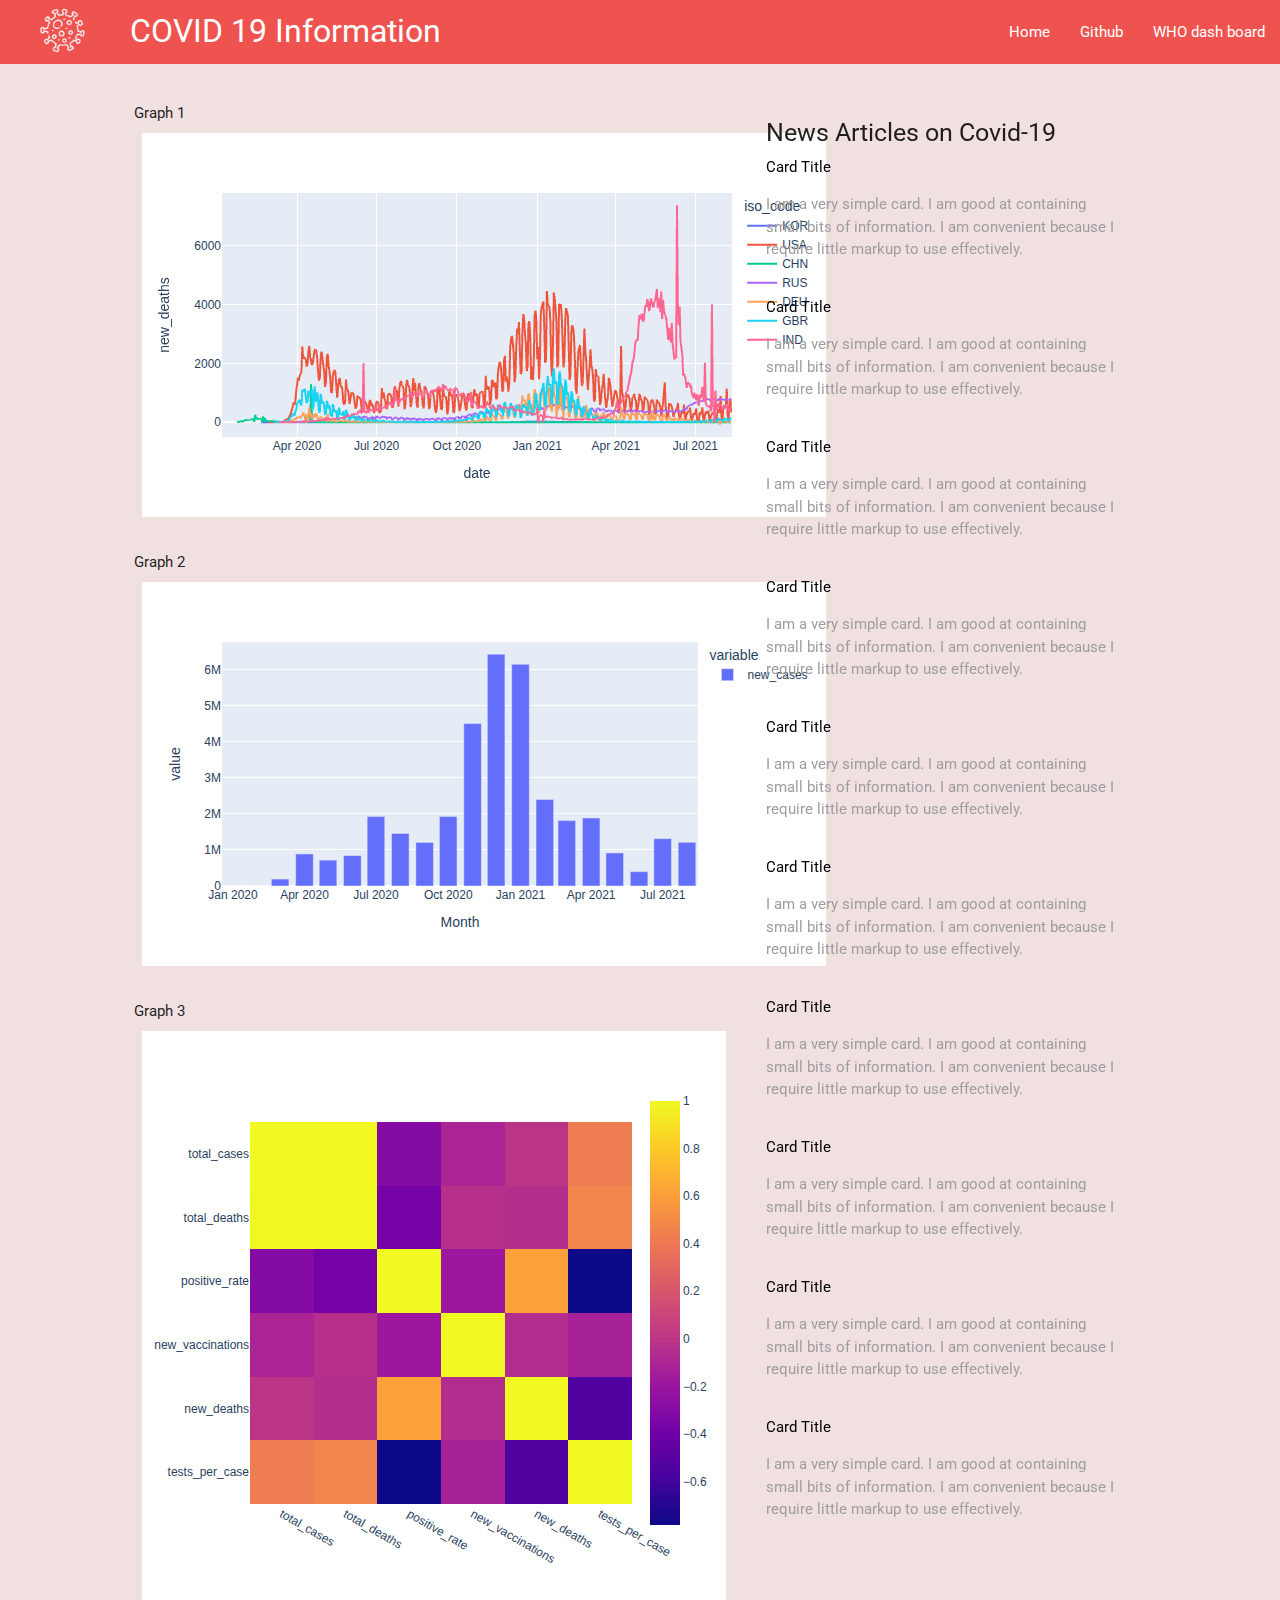
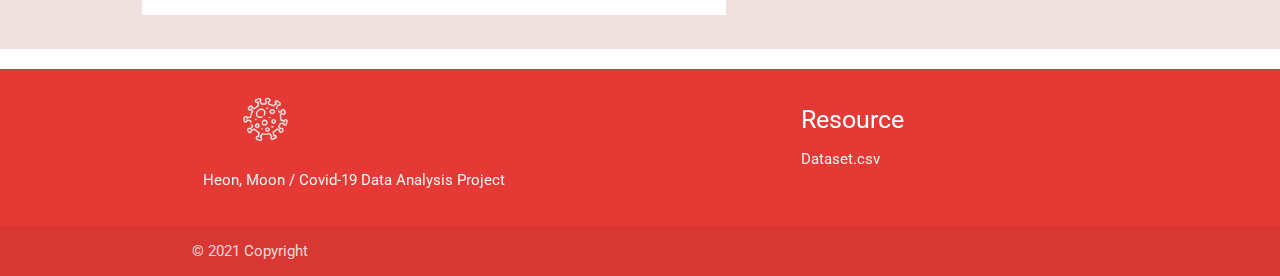
==== index.html @ 294f967e "Add files via upload" ====
<!DOCTYPE html>


<html>


  <head>
          <!-- website setup -->
     <!-- SETUP / SETTING / TITLE ETC... -->
      <link rel="stylesheet" href="index.css">
    
      <!-- GOOGLE FONTS API IMPORTED-->
      <link rel="stylesheet" href="https://cdnjs.cloudflare.com/ajax/libs/materialize/1.0.0/css/materialize.min.css">
      <link rel="preconnect" href="https://fonts.googleapis.com">
      <link rel="preconnect" href="https://fonts.gstatic.com" crossorigin>
        <!-- GOOGLE FONTS API IMPORTED-->

      <!-- MATERIALIZE LIBRARY IMPORTED-->
      <link href="https://fonts.googleapis.com/css2?family=Roboto&display=swap" rel="stylesheet">
      <script src="https://cdnjs.cloudflare.com/ajax/libs/materialize/1.0.0/js/materialize.min.js"></script>
      <!-- MATERIALIZE LIBRARY IMPORTED-->

  </head>


  <body>
      <!------------ NAVIGATION BAR ------------>
      <nav>
          <div class="nav-wrapper red lighten-1" >
            <a href="index.html" class="brand-logo">
              <!-- <p style="margin-top: 0px; margin-left: 40px;">COVID 19 Information</p> -->
              <img class="logo-image left" src="covid19.png"></img>
              <p class = "right" style="margin-top: 0px; margin-left: 40px;">COVID 19 Information</p>
            </a>
            
            <ul id="nav-mobile" class="right hide-on-med-and-down">
              <li><a href="index.html">Home</a></li>
              <li><a href="https://github.com/owid/covid-19-data/tree/master/public/data" target = "_blank">Github</a></li>
              <li><a href="https://covid19.who.int/" target="_blank">WHO dash board</a></li>

            </ul>
          </div>
      </nav>
      <!------------ NAVIGATION BAR ------------>


        
        



      <!----------------------- CONTENTS ----------------------->
        <div class="row"  style="background-color: rgb(241, 224, 224); padding-top: 3%;">
          <!-- <div class="col s1"></div> -->
          
          <div class="col s6" style="margin-left: 3%; ">
            <div class="row ">
              <div  class = "container">
                <div class = "title">Graph 1</div>
                <iframe height="400" width="700" src="figure1.html" title="YouTube video player" frameborder="0" allow="accelerometer; autoplay; clipboard-write; encrypted-media; gyroscope; picture-in-picture" allowfullscreen></iframe>
              </div>
              
            </div>

            <div class="row">
              <div  class = "container">
                <div class = "title">Graph 2</div>
                <iframe height="400" width="700" src="figure2.html" title="YouTube video player" frameborder="0" allow="accelerometer; autoplay; clipboard-write; encrypted-media; gyroscope; picture-in-picture" allowfullscreen></iframe>                                    

              </div>
            </div>

            <div class="row">
              <div  class = "container">
                <div class = "title">Graph 3</div>
                <iframe height="600" width="600" src="corr.html" title="YouTube video player" frameborder="0" allow="accelerometer; autoplay; clipboard-write; encrypted-media; gyroscope; picture-in-picture" allowfullscreen></iframe>                                    

              </div>
            </div>

          </div>

          <div class="col s5"  style="margin-right: 1%;">

            <div  class = "container">
                <!-- <ul>
                  <li><a class="grey-text text-lighten-3" href="https://ykijun.github.io/website/">hi</a></li>
                  <li><a class="grey-text text-lighten-3" href="http://www.naver.com">Naver</a></li>

                </ul> -->
                <H5>News Articles on Covid-19</H5>
                <div class="row">
                  <div class="col s12 m12">
                      <div class="card-content white-text">
                        <span class="card-title black-text"><a class="black-text" href="https://www.naver.com" target="_blank">Card Title</a></span>
                        <p class="grey-text darken-2">I am a very simple card. I am good at containing small bits of information.
                        I am convenient because I require little markup to use effectively.</p>
                      </div>
                  </div>
                </div>

                <div class="row">
                  <div class="col s12 m12">
                      <div class="card-content white-text">
                        <span class="card-title black-text"><a class="black-text" href="https://www.naver.com" target="_blank">Card Title</a></span>
                        <p class="grey-text darken-2">I am a very simple card. I am good at containing small bits of information.
                        I am convenient because I require little markup to use effectively.</p>
                      </div>
                  </div>
                </div>

                <div class="row">
                  <div class="col s12 m12">
                      <div class="card-content white-text">
                        <span class="card-title black-text"><a class="black-text" href="https://www.naver.com" target="_blank">Card Title</a></span>
                        <p class="grey-text darken-2">I am a very simple card. I am good at containing small bits of information.
                        I am convenient because I require little markup to use effectively.</p>
                      </div>
                  </div>
                </div>
                <div class="row">
                  <div class="col s12 m12">
                      <div class="card-content white-text">
                        <span class="card-title black-text"><a class="black-text" href="https://www.naver.com" target="_blank">Card Title</a></span>
                        <p class="grey-text darken-2">I am a very simple card. I am good at containing small bits of information.
                        I am convenient because I require little markup to use effectively.</p>
                      </div>
                  </div>
                </div>
                <div class="row">
                  <div class="col s12 m12">
                      <div class="card-content white-text">
                        <span class="card-title black-text"><a class="black-text" href="https://www.naver.com" target="_blank">Card Title</a></span>
                        <p class="grey-text darken-2">I am a very simple card. I am good at containing small bits of information.
                        I am convenient because I require little markup to use effectively.</p>
                      </div>
                  </div>
                </div>
                <div class="row">
                  <div class="col s12 m12">
                      <div class="card-content white-text">
                        <span class="card-title black-text"><a class="black-text" href="https://www.naver.com" target="_blank">Card Title</a></span>
                        <p class="grey-text darken-2">I am a very simple card. I am good at containing small bits of information.
                        I am convenient because I require little markup to use effectively.</p>
                      </div>
                  </div>
                </div>
                <div class="row">
                  <div class="col s12 m12">
                      <div class="card-content white-text">
                        <span class="card-title black-text"><a class="black-text" href="https://www.naver.com" target="_blank">Card Title</a></span>
                        <p class="grey-text darken-2">I am a very simple card. I am good at containing small bits of information.
                        I am convenient because I require little markup to use effectively.</p>
                      </div>
                  </div>
                </div>
                <div class="row">
                  <div class="col s12 m12">
                      <div class="card-content white-text">
                        <span class="card-title black-text"><a class="black-text" href="https://www.naver.com" target="_blank">Card Title</a></span>
                        <p class="grey-text darken-2">I am a very simple card. I am good at containing small bits of information.
                        I am convenient because I require little markup to use effectively.</p>
                      </div>
                  </div>
                </div>
                <div class="row">
                  <div class="col s12 m12">
                      <div class="card-content white-text">
                        <span class="card-title black-text"><a class="black-text" href="https://www.naver.com" target="_blank">Card Title</a></span>
                        <p class="grey-text darken-2">I am a very simple card. I am good at containing small bits of information.
                        I am convenient because I require little markup to use effectively.</p>
                      </div>
                  </div>
                </div>
                <div class="row">
                  <div class="col s12 m12">
                      <div class="card-content white-text">
                        <span class="card-title black-text"><a class="black-text" href="https://www.naver.com" target="_blank">Card Title</a></span>
                        <p class="grey-text darken-2">I am a very simple card. I am good at containing small bits of information.
                        I am convenient because I require little markup to use effectively.</p>
                      </div>
                  </div>
                </div>
            </div>


          </div>


          <!-- <div class="col s1"></div> -->


        </div>


      <!----------------------- CONTENTS ----------------------->

    

      <!------------------------ FOOTER ------------------------>

        <footer class="page-footer red darken-1">
          <div class="container">
            <div class="row">
              <div class="col l6 s12">
                <a href="index.html" class="brand-logo-footer">
                  <!-- <p style="margin-top: 0px; margin-left: 40px;">COVID 19 Information</p> -->
                  <img class="logo-image" src="covid19.png"></img>
                </a>              <p class="grey-text text-lighten-4">Heon, Moon / Covid-19 Data Analysis Project</p>
              </div>
              <div class="col l4 offset-l2 s12">
                <h5 class="white-text">Resource</h5>
                <ul>
                  <li><a class="grey-text text-lighten-3" href="https://covid.ourworldindata.org/data/owid-covid-data.csv">Dataset.csv</a></li>

                </ul>
              </div>
            </div>
          </div>
          <div class="footer-copyright">
            <div class="container">
            © 2021 Copyright
            </div>
          </div>
        </footer>
      <!------------------------ FOOTER ------------------------>

  </body>




</html>
---- index.css ----
body {
  font-family: "Roboto", sans-serif;
}

.logo-image {
  width: 55px;
  margin-top: 3px;
  margin-left: 35px;
}

.logo-image-footer {
  width: 55px;
  margin-top: 3px;
  margin-left: 35px;
}

.logo-image:hover {
  width: 58px;
  margin-top: 4px;
  margin-left: 31px;
  transition: 0.5s;
}
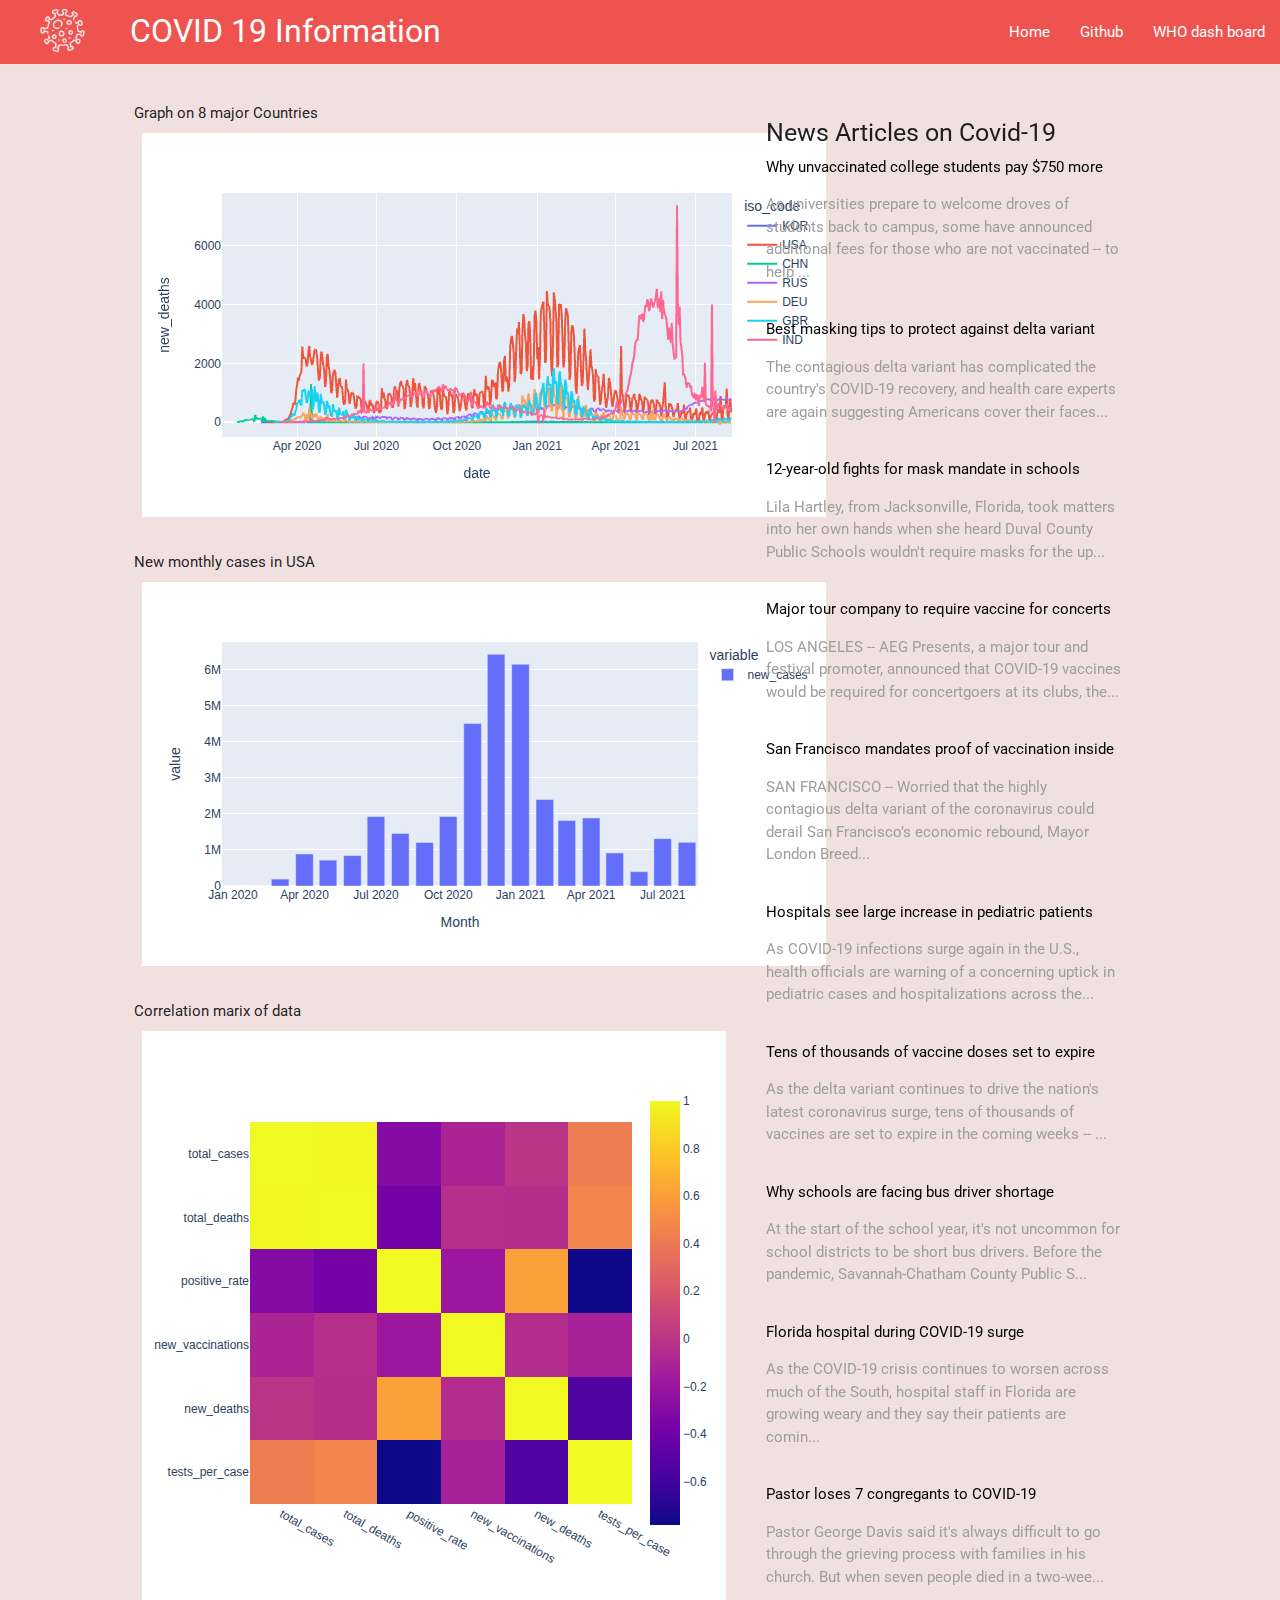
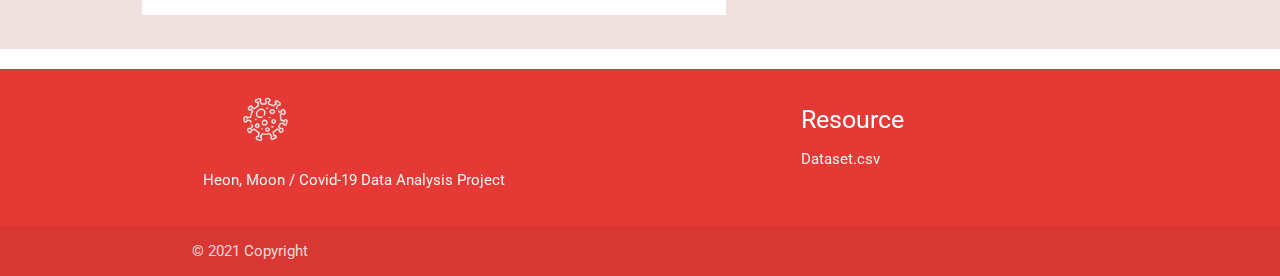
==== commit 119c1f17: "Rename covid_data_project.html to index.html" ====
--- a/index.html
+++ b/index.html
@@ -1,234 +1,227 @@
-
-<!DOCTYPE html>
-
-
-<html>
-
-
-  <head>
-          <!-- website setup -->
-     <!-- SETUP / SETTING / TITLE ETC... -->
-      <link rel="stylesheet" href="index.css">
-    
-      <!-- GOOGLE FONTS API IMPORTED-->
-      <link rel="stylesheet" href="https://cdnjs.cloudflare.com/ajax/libs/materialize/1.0.0/css/materialize.min.css">
-      <link rel="preconnect" href="https://fonts.googleapis.com">
-      <link rel="preconnect" href="https://fonts.gstatic.com" crossorigin>
-        <!-- GOOGLE FONTS API IMPORTED-->
-
-      <!-- MATERIALIZE LIBRARY IMPORTED-->
-      <link href="https://fonts.googleapis.com/css2?family=Roboto&display=swap" rel="stylesheet">
-      <script src="https://cdnjs.cloudflare.com/ajax/libs/materialize/1.0.0/js/materialize.min.js"></script>
-      <!-- MATERIALIZE LIBRARY IMPORTED-->
-
-  </head>
-
-
-  <body>
-      <!------------ NAVIGATION BAR ------------>
-      <nav>
-          <div class="nav-wrapper red lighten-1" >
-            <a href="index.html" class="brand-logo">
-              <!-- <p style="margin-top: 0px; margin-left: 40px;">COVID 19 Information</p> -->
-              <img class="logo-image left" src="covid19.png"></img>
-              <p class = "right" style="margin-top: 0px; margin-left: 40px;">COVID 19 Information</p>
-            </a>
-            
-            <ul id="nav-mobile" class="right hide-on-med-and-down">
-              <li><a href="index.html">Home</a></li>
-              <li><a href="https://github.com/owid/covid-19-data/tree/master/public/data" target = "_blank">Github</a></li>
-              <li><a href="https://covid19.who.int/" target="_blank">WHO dash board</a></li>
-
-            </ul>
-          </div>
-      </nav>
-      <!------------ NAVIGATION BAR ------------>
-
-
-        
-        
-
-
-
-      <!----------------------- CONTENTS ----------------------->
-        <div class="row"  style="background-color: rgb(241, 224, 224); padding-top: 3%;">
-          <!-- <div class="col s1"></div> -->
-          
-          <div class="col s6" style="margin-left: 3%; ">
-            <div class="row ">
-              <div  class = "container">
-                <div class = "title">Graph 1</div>
-                <iframe height="400" width="700" src="figure1.html" title="YouTube video player" frameborder="0" allow="accelerometer; autoplay; clipboard-write; encrypted-media; gyroscope; picture-in-picture" allowfullscreen></iframe>
-              </div>
-              
-            </div>
-
-            <div class="row">
-              <div  class = "container">
-                <div class = "title">Graph 2</div>
-                <iframe height="400" width="700" src="figure2.html" title="YouTube video player" frameborder="0" allow="accelerometer; autoplay; clipboard-write; encrypted-media; gyroscope; picture-in-picture" allowfullscreen></iframe>                                    
-
-              </div>
-            </div>
-
-            <div class="row">
-              <div  class = "container">
-                <div class = "title">Graph 3</div>
-                <iframe height="600" width="600" src="corr.html" title="YouTube video player" frameborder="0" allow="accelerometer; autoplay; clipboard-write; encrypted-media; gyroscope; picture-in-picture" allowfullscreen></iframe>                                    
-
-              </div>
-            </div>
-
-          </div>
-
-          <div class="col s5"  style="margin-right: 1%;">
-
-            <div  class = "container">
-                <!-- <ul>
-                  <li><a class="grey-text text-lighten-3" href="https://ykijun.github.io/website/">hi</a></li>
-                  <li><a class="grey-text text-lighten-3" href="http://www.naver.com">Naver</a></li>
-
-                </ul> -->
-                <H5>News Articles on Covid-19</H5>
-                <div class="row">
-                  <div class="col s12 m12">
-                      <div class="card-content white-text">
-                        <span class="card-title black-text"><a class="black-text" href="https://www.naver.com" target="_blank">Card Title</a></span>
-                        <p class="grey-text darken-2">I am a very simple card. I am good at containing small bits of information.
-                        I am convenient because I require little markup to use effectively.</p>
-                      </div>
-                  </div>
-                </div>
-
-                <div class="row">
-                  <div class="col s12 m12">
-                      <div class="card-content white-text">
-                        <span class="card-title black-text"><a class="black-text" href="https://www.naver.com" target="_blank">Card Title</a></span>
-                        <p class="grey-text darken-2">I am a very simple card. I am good at containing small bits of information.
-                        I am convenient because I require little markup to use effectively.</p>
-                      </div>
-                  </div>
-                </div>
-
-                <div class="row">
-                  <div class="col s12 m12">
-                      <div class="card-content white-text">
-                        <span class="card-title black-text"><a class="black-text" href="https://www.naver.com" target="_blank">Card Title</a></span>
-                        <p class="grey-text darken-2">I am a very simple card. I am good at containing small bits of information.
-                        I am convenient because I require little markup to use effectively.</p>
-                      </div>
-                  </div>
-                </div>
-                <div class="row">
-                  <div class="col s12 m12">
-                      <div class="card-content white-text">
-                        <span class="card-title black-text"><a class="black-text" href="https://www.naver.com" target="_blank">Card Title</a></span>
-                        <p class="grey-text darken-2">I am a very simple card. I am good at containing small bits of information.
-                        I am convenient because I require little markup to use effectively.</p>
-                      </div>
-                  </div>
-                </div>
-                <div class="row">
-                  <div class="col s12 m12">
-                      <div class="card-content white-text">
-                        <span class="card-title black-text"><a class="black-text" href="https://www.naver.com" target="_blank">Card Title</a></span>
-                        <p class="grey-text darken-2">I am a very simple card. I am good at containing small bits of information.
-                        I am convenient because I require little markup to use effectively.</p>
-                      </div>
-                  </div>
-                </div>
-                <div class="row">
-                  <div class="col s12 m12">
-                      <div class="card-content white-text">
-                        <span class="card-title black-text"><a class="black-text" href="https://www.naver.com" target="_blank">Card Title</a></span>
-                        <p class="grey-text darken-2">I am a very simple card. I am good at containing small bits of information.
-                        I am convenient because I require little markup to use effectively.</p>
-                      </div>
-                  </div>
-                </div>
-                <div class="row">
-                  <div class="col s12 m12">
-                      <div class="card-content white-text">
-                        <span class="card-title black-text"><a class="black-text" href="https://www.naver.com" target="_blank">Card Title</a></span>
-                        <p class="grey-text darken-2">I am a very simple card. I am good at containing small bits of information.
-                        I am convenient because I require little markup to use effectively.</p>
-                      </div>
-                  </div>
-                </div>
-                <div class="row">
-                  <div class="col s12 m12">
-                      <div class="card-content white-text">
-                        <span class="card-title black-text"><a class="black-text" href="https://www.naver.com" target="_blank">Card Title</a></span>
-                        <p class="grey-text darken-2">I am a very simple card. I am good at containing small bits of information.
-                        I am convenient because I require little markup to use effectively.</p>
-                      </div>
-                  </div>
-                </div>
-                <div class="row">
-                  <div class="col s12 m12">
-                      <div class="card-content white-text">
-                        <span class="card-title black-text"><a class="black-text" href="https://www.naver.com" target="_blank">Card Title</a></span>
-                        <p class="grey-text darken-2">I am a very simple card. I am good at containing small bits of information.
-                        I am convenient because I require little markup to use effectively.</p>
-                      </div>
-                  </div>
-                </div>
-                <div class="row">
-                  <div class="col s12 m12">
-                      <div class="card-content white-text">
-                        <span class="card-title black-text"><a class="black-text" href="https://www.naver.com" target="_blank">Card Title</a></span>
-                        <p class="grey-text darken-2">I am a very simple card. I am good at containing small bits of information.
-                        I am convenient because I require little markup to use effectively.</p>
-                      </div>
-                  </div>
-                </div>
-            </div>
-
-
-          </div>
-
-
-          <!-- <div class="col s1"></div> -->
-
-
-        </div>
-
-
-      <!----------------------- CONTENTS ----------------------->
-
-    
-
-      <!------------------------ FOOTER ------------------------>
-
-        <footer class="page-footer red darken-1">
-          <div class="container">
-            <div class="row">
-              <div class="col l6 s12">
-                <a href="index.html" class="brand-logo-footer">
-                  <!-- <p style="margin-top: 0px; margin-left: 40px;">COVID 19 Information</p> -->
-                  <img class="logo-image" src="covid19.png"></img>
-                </a>              <p class="grey-text text-lighten-4">Heon, Moon / Covid-19 Data Analysis Project</p>
-              </div>
-              <div class="col l4 offset-l2 s12">
-                <h5 class="white-text">Resource</h5>
-                <ul>
-                  <li><a class="grey-text text-lighten-3" href="https://covid.ourworldindata.org/data/owid-covid-data.csv">Dataset.csv</a></li>
-
-                </ul>
-              </div>
-            </div>
-          </div>
-          <div class="footer-copyright">
-            <div class="container">
-            © 2021 Copyright
-            </div>
-          </div>
-        </footer>
-      <!------------------------ FOOTER ------------------------>
-
-  </body>
-
-
-
-
-</html>
+
+<!DOCTYPE html>
+
+
+<html>
+
+
+  <head>
+          <!-- website setup -->
+     <!-- SETUP / SETTING / TITLE ETC... -->
+      <link rel="stylesheet" href="index.css">
+    
+      <!-- GOOGLE FONTS API IMPORTED-->
+      <link rel="stylesheet" href="https://cdnjs.cloudflare.com/ajax/libs/materialize/1.0.0/css/materialize.min.css">
+      <link rel="preconnect" href="https://fonts.googleapis.com">
+      <link rel="preconnect" href="https://fonts.gstatic.com" crossorigin>
+        <!-- GOOGLE FONTS API IMPORTED-->
+
+      <!-- MATERIALIZE LIBRARY IMPORTED-->
+      <link href="https://fonts.googleapis.com/css2?family=Roboto&display=swap" rel="stylesheet">
+      <script src="https://cdnjs.cloudflare.com/ajax/libs/materialize/1.0.0/js/materialize.min.js"></script>
+      <!-- MATERIALIZE LIBRARY IMPORTED-->
+
+  </head>
+
+
+  <body>
+      <!------------ NAVIGATION BAR ------------>
+      <nav>
+          <div class="nav-wrapper red lighten-1" >
+            <a href="index.html" class="brand-logo">
+              <!-- <p style="margin-top: 0px; margin-left: 40px;">COVID 19 Information</p> -->
+              <img class="logo-image left" src="covid19.png"></img>
+              <p class = "right" style="margin-top: 0px; margin-left: 40px;">COVID 19 Information</p>
+            </a>
+            
+            <ul id="nav-mobile" class="right hide-on-med-and-down">
+              <li><a href="index.html">Home</a></li>
+              <li><a href="https://github.com/owid/covid-19-data/tree/master/public/data" target = "_blank">Github</a></li>
+              <li><a href="https://covid19.who.int/" target="_blank">WHO dash board</a></li>
+
+            </ul>
+          </div>
+      </nav>
+      <!------------ NAVIGATION BAR ------------>
+
+
+        
+        
+
+
+
+      <!----------------------- CONTENTS ----------------------->
+        <div class="row"  style="background-color: rgb(241, 224, 224); padding-top: 3%;">
+          <!-- <div class="col s1"></div> -->
+          
+          <div class="col s6" style="margin-left: 3%; ">
+            <div class="row ">
+              <div  class = "container">
+                <div class = "title">Graph on 8 major Countries</div>
+                <iframe height="400" width="700" src="figure1.html" title="YouTube video player" frameborder="0" allow="accelerometer; autoplay; clipboard-write; encrypted-media; gyroscope; picture-in-picture" allowfullscreen></iframe>
+              </div>
+              
+            </div>
+
+            <div class="row">
+              <div  class = "container">
+                <div class = "title">New monthly cases in USA</div>
+                <iframe height="400" width="700" src="figure2.html" title="YouTube video player" frameborder="0" allow="accelerometer; autoplay; clipboard-write; encrypted-media; gyroscope; picture-in-picture" allowfullscreen></iframe>                                    
+
+              </div>
+            </div>
+
+            <div class="row">
+              <div  class = "container">
+                <div class = "title">Correlation marix of data</div>
+                <iframe height="600" width="600" src="corr.html" title="YouTube video player" frameborder="0" allow="accelerometer; autoplay; clipboard-write; encrypted-media; gyroscope; picture-in-picture" allowfullscreen></iframe>                                    
+
+              </div>
+            </div>
+
+          </div>
+
+          <div class="col s5"  style="margin-right: 1%;">
+
+            <div  class = "container">
+            
+                <H5>News Articles on Covid-19</H5>
+                <div class="row">
+                  <div class="col s12 m12">
+                      <div class="card-content white-text">
+                        <span class="card-title black-text"><a class="black-text" href="https://abcnews.go.com/US/colleges-charge-unvaccinated-students-fees-750-foot-additional/story?id=79420887" target="_blank">Why unvaccinated college students pay $750 more </a></span>
+                        <p class="grey-text darken-2">As universities prepare to welcome droves of students back to campus, some have announced additional fees for those who are not vaccinated -- to help ...</p>
+                      </div>
+                  </div>
+                </div>
+
+                <div class="row">
+                  <div class="col s12 m12">
+                      <div class="card-content white-text">
+                        <span class="card-title black-text"><a class="black-text" href="https://abcnews.go.com/Health/experts-share-best-masking-tips-protect-covid-19/story?id=79363986" target="_blank">Best masking tips to protect against delta variant</a></span>
+                        <p class="grey-text darken-2">The contagious delta variant has complicated the country's COVID-19 recovery, and health care experts are again suggesting Americans cover their faces...</p>
+                      </div>
+                  </div>
+                </div>
+
+                <div class="row">
+                  <div class="col s12 m12">
+                      <div class="card-content white-text">
+                        <span class="card-title black-text"><a class="black-text" href="https://abcnews.go.com/GMA/Living/12-year-fights-mask-mandate-schools/story?id=79422700" target="_blank">12-year-old fights for mask mandate in schools</a></span>
+                        <p class="grey-text darken-2">Lila Hartley, from Jacksonville, Florida, took matters into her own hands when she heard Duval County Public Schools wouldn't require masks for the up...</p>
+                      </div>
+                  </div>
+                </div>
+                
+                <div class="row">
+                  <div class="col s12 m12">
+                      <div class="card-content white-text">
+                        <span class="card-title black-text"><a class="black-text" href="https://abcnews.go.com/Entertainment/wireStory/aeg-presents-require-covid-19-vaccines-concertgoers-79424034" target="_blank">Major tour company to require vaccine for concerts</a></span>
+                        <p class="grey-text darken-2">LOS ANGELES -- AEG Presents, a major tour and festival promoter, announced that COVID-19 vaccines would be required for concertgoers at its clubs, the...</p>
+                      </div>
+                  </div>
+                </div>
+                
+                <div class="row">
+                  <div class="col s12 m12">
+                      <div class="card-content white-text">
+                        <span class="card-title black-text"><a class="black-text" href="https://abcnews.go.com/Health/wireStory/san-francisco-mandates-proof-vaccination-indoors-79424605" target="_blank">San Francisco mandates proof of vaccination inside</a></span>
+                        <p class="grey-text darken-2">SAN FRANCISCO -- Worried that the highly contagious delta variant of the coronavirus could derail San Francisco’s economic rebound, Mayor London Breed...</p>
+                      </div>
+                  </div>
+                </div>
+                
+                <div class="row">
+                  <div class="col s12 m12">
+                      <div class="card-content white-text">
+                        <span class="card-title black-text"><a class="black-text" href="https://abcnews.go.com/US/front-line-workers-warn-significant-increase-pediatric-covid/story?id=79398140" target="_blank">Hospitals see large increase in pediatric patients</a></span>
+                        <p class="grey-text darken-2">As COVID-19 infections surge again in the U.S., health officials are warning of a concerning uptick in pediatric cases and hospitalizations across the...</p>
+                      </div>
+                  </div>
+                </div>
+                
+                <div class="row">
+                  <div class="col s12 m12">
+                      <div class="card-content white-text">
+                        <span class="card-title black-text"><a class="black-text" href="https://abcnews.go.com/US/us-battles-delta-variant-tens-thousands-vaccine-doses/story?id=79404935" target="_blank">Tens of thousands of vaccine doses set to expire</a></span>
+                        <p class="grey-text darken-2">As the delta variant continues to drive the nation's latest coronavirus surge, tens of thousands of vaccines are set to expire in the coming weeks -- ...</p>
+                      </div>
+                  </div>
+                </div>
+                
+                <div class="row">
+                  <div class="col s12 m12">
+                      <div class="card-content white-text">
+                        <span class="card-title black-text"><a class="black-text" href="https://abcnews.go.com/US/school-districts-nationwide-facing-bus-driver-shortages/story?id=79124876" target="_blank">Why schools are facing bus driver shortage</a></span>
+                        <p class="grey-text darken-2">At the start of the school year, it's not uncommon for school districts to be short bus drivers. Before the pandemic, Savannah-Chatham County Public S...</p>
+                      </div>
+                  </div>
+                </div>
+                
+                <div class="row">
+                  <div class="col s12 m12">
+                      <div class="card-content white-text">
+                        <span class="card-title black-text"><a class="black-text" href="https://abcnews.go.com/US/florida-hospital-overwhelmed-covid-19-surge/story?id=79408985" target="_blank">Florida hospital during COVID-19 surge</a></span>
+                        <p class="grey-text darken-2">As the COVID-19 crisis continues to worsen across much of the South, hospital staff in Florida are growing weary and they say their patients are comin...</p>
+                      </div>
+                  </div>
+                </div>
+                
+                <div class="row">
+                  <div class="col s12 m12">
+                      <div class="card-content white-text">
+                        <span class="card-title black-text"><a class="black-text" href="https://abcnews.go.com/Health/florida-pastor-pushes-inoculation-losing-congregants-covid-19/story?id=79409077" target="_blank">Pastor loses 7 congregants to COVID-19</a></span>
+                        <p class="grey-text darken-2">Pastor George Davis said it's always difficult to go through the grieving process with families in his church. But when seven people died in a two-wee...</p>
+                      </div>
+                  </div>
+                </div>
+            </div>
+
+
+          </div>
+
+
+          <!-- <div class="col s1"></div> -->
+
+
+        </div>
+
+
+      <!----------------------- CONTENTS ----------------------->
+
+    
+
+      <!------------------------ FOOTER ------------------------>
+
+        <footer class="page-footer red darken-1">
+          <div class="container">
+            <div class="row">
+              <div class="col l6 s12">
+                <a href="index.html" class="brand-logo-footer">
+                  <!-- <p style="margin-top: 0px; margin-left: 40px;">COVID 19 Information</p> -->
+                  <img class="logo-image" src="covid19.png"></img>
+                </a>              <p class="grey-text text-lighten-4">Heon, Moon / Covid-19 Data Analysis Project</p>
+              </div>
+              <div class="col l4 offset-l2 s12">
+                <h5 class="white-text">Resource</h5>
+                <ul>
+                  <li><a class="grey-text text-lighten-3" href="https://covid.ourworldindata.org/data/owid-covid-data.csv">Dataset.csv</a></li>
+
+                </ul>
+              </div>
+            </div>
+          </div>
+          <div class="footer-copyright">
+            <div class="container">
+            © 2021 Copyright
+            </div>
+          </div>
+        </footer>
+      <!------------------------ FOOTER ------------------------>
+
+  </body>
+
+
+
+
+</html>
